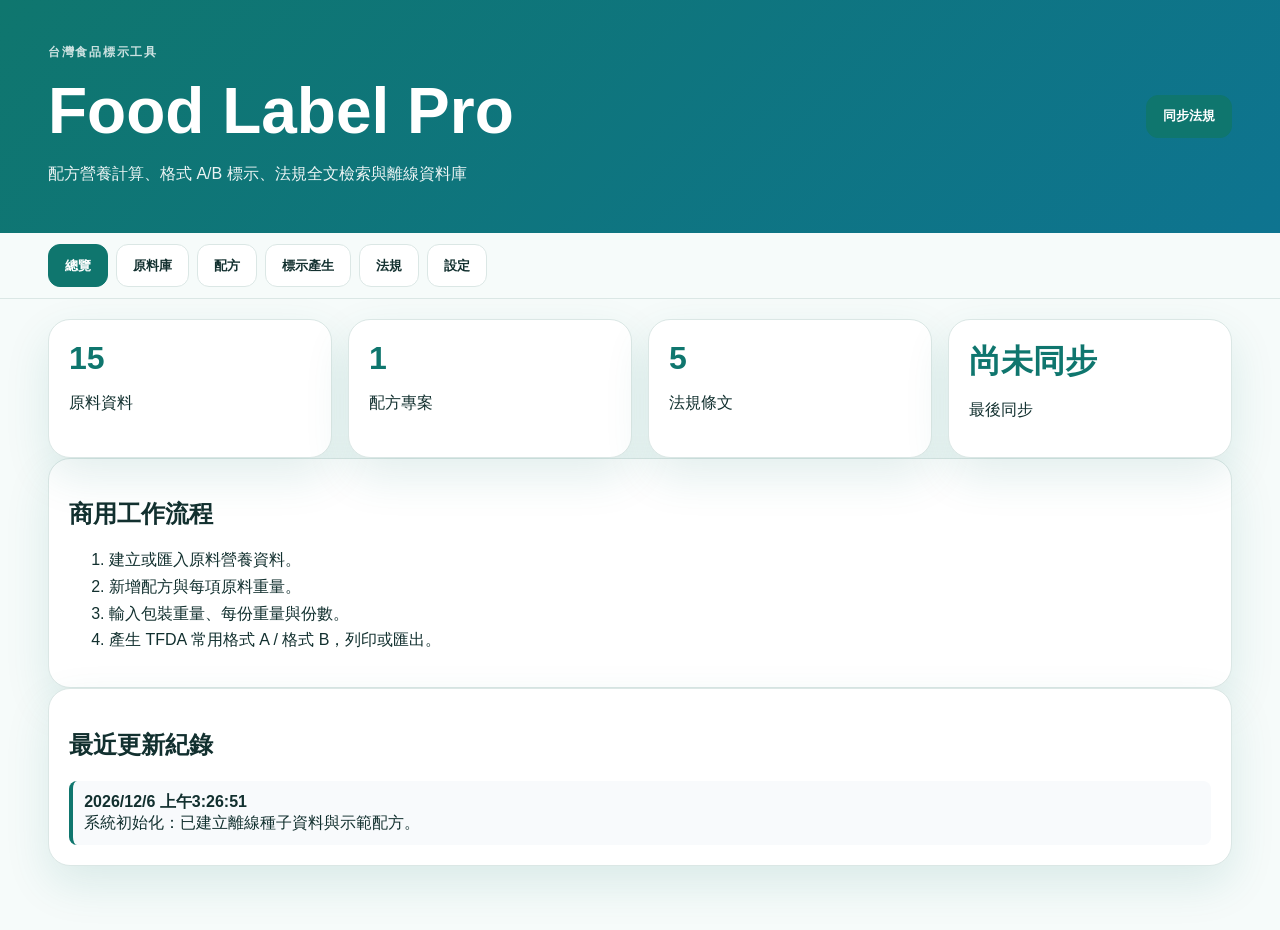
==== app/src/main/assets/web/index.html @ 58072744 "feat(app): build Food Label Pro with TFND offline nutrition lookup - Implement static Food Label Pro" ====
<!doctype html>
<html lang="zh-Hant-TW">
<head>
  <meta charset="utf-8" />
  <meta name="viewport" content="width=device-width, initial-scale=1, viewport-fit=cover" />
  <meta name="theme-color" content="#0f766e" />
  <meta name="description" content="Food Label Pro 台灣食品營養標示、配方管理與法規同步工具" />
  <title>Food Label Pro｜食品營養標示</title>
  <link rel="icon" href="favicon.svg" type="image/svg+xml" />
  <link rel="manifest" href="manifest.webmanifest" />
  <link rel="stylesheet" href="styles.css" />
</head>
<body>
  <!-- 頂部導覽列：維持行動端與桌面端一致的商用品質入口。 -->
  <header class="app-header">
    <div>
      <p class="eyebrow">台灣食品標示工具</p>
      <h1>Food Label Pro</h1>
      <p class="subtitle">配方營養計算、格式 A/B 標示、法規全文檢索與離線資料庫</p>
    </div>
    <div class="header-actions">
      <button class="secondary" id="installBtn" hidden>安裝 Web App</button>
      <button class="primary" data-action="syncRegulations">同步法規</button>
    </div>
  </header>

  <nav class="tab-bar" aria-label="主要功能切換">
    <button class="tab active" data-tab="dashboard">總覽</button>
    <button class="tab" data-tab="ingredients">原料庫</button>
    <button class="tab" data-tab="recipes">配方</button>
    <button class="tab" data-tab="label">標示產生</button>
    <button class="tab" data-tab="regulations">法規</button>
    <button class="tab" data-tab="settings">設定</button>
  </nav>

  <main>
    <section id="dashboard" class="panel active">
      <div class="grid metrics">
        <article class="card"><span id="ingredientCount">0</span><p>原料資料</p></article>
        <article class="card"><span id="recipeCount">0</span><p>配方專案</p></article>
        <article class="card"><span id="regulationCount">0</span><p>法規條文</p></article>
        <article class="card"><span id="lastSyncAt">尚未同步</span><p>最後同步</p></article>
      </div>
      <article class="card hero-card">
        <h2>商用工作流程</h2>
        <ol class="steps">
          <li>建立或匯入原料營養資料。</li>
          <li>新增配方與每項原料重量。</li>
          <li>輸入包裝重量、每份重量與份數。</li>
          <li>產生 TFDA 常用格式 A / 格式 B，列印或匯出。</li>
        </ol>
      </article>
      <article class="card">
        <h2>最近更新紀錄</h2>
        <div id="activityLog" class="log-list"></div>
      </article>
    </section>

    <section id="ingredients" class="panel">
      <div class="section-title">
        <div><p class="eyebrow">Ingredient Database</p><h2>原料資料庫</h2></div>
        <button class="primary" data-action="openIngredientDialog">新增原料</button>
      </div>
      <div class="toolbar">
        <input id="ingredientSearch" placeholder="搜尋原料名稱、來源或標籤" />
        <button data-action="exportIngredients">匯出 CSV</button>
        <label class="file-label">匯入 CSV<input type="file" id="ingredientImport" accept=".csv,text/csv" /></label>
      </div>
      <div class="table-wrap"><table><thead><tr><th>原料</th><th>熱量</th><th>蛋白質</th><th>脂肪</th><th>碳水</th><th>鈉</th><th>操作</th></tr></thead><tbody id="ingredientTable"></tbody></table></div>
    </section>

    <section id="recipes" class="panel">
      <div class="section-title">
        <div><p class="eyebrow">Recipe Manager</p><h2>配方管理</h2></div>
        <button class="primary" data-action="createRecipe">新增配方</button>
      </div>
      <div id="recipeCards" class="grid cards"></div>
    </section>

    <section id="label" class="panel">
      <div class="section-title"><div><p class="eyebrow">Nutrition Label</p><h2>營養標示產生器</h2></div></div>
      <div class="label-layout">
        <article class="card">
          <h3>選擇配方</h3>
          <select id="labelRecipeSelect"></select>
          <div id="recipeEditor" class="recipe-editor"></div>
        </article>
        <article class="label-preview" id="labelPreview"></article>
      </div>
    </section>

    <section id="regulations" class="panel">
      <div class="section-title">
        <div><p class="eyebrow">Regulation Search</p><h2>法規資料庫</h2></div>
        <button class="primary" data-action="syncRegulations">手動同步</button>
      </div>
      <div class="toolbar">
        <input id="regulationSearch" placeholder="搜尋 TFDA、Foodlabel、SGS、標題、內文或標籤" />
        <button data-action="exportRegulations">匯出 JSON</button>
      </div>
      <div id="regulationList" class="regulation-list"></div>
    </section>

    <section id="settings" class="panel">
      <div class="section-title"><div><p class="eyebrow">System</p><h2>設定 / 系統資訊</h2></div></div>
      <div class="grid cards">
        <article class="card"><h3>資料管理</h3><button data-action="backupAll">完整備份 JSON</button><label class="file-label block">還原備份<input type="file" id="restoreInput" accept="application/json,.json" /></label><button class="danger" data-action="resetDemoData">重置示範資料</button></article>
        <article class="card"><h3>列印與輸出</h3><p>Web 版可使用瀏覽器列印；Android 版可透過系統列印服務輸出至熱感標籤機。</p><button data-action="printLabel">列印目前標示</button></article>
        <article class="card"><h3>相容性</h3><ul><li>Web：Chrome / Edge / Safari / Android WebView。</li><li>Android：minSdk 21，Android 7.1.1(API 25) 可安裝。</li><li>資料：IndexedDB/localStorage 離線保存。</li></ul></article>
      </div>
    </section>
  </main>

  <dialog id="ingredientDialog">
    <form method="dialog" id="ingredientForm" class="dialog-form">
      <h2 id="ingredientDialogTitle">新增原料</h2>
      <input type="hidden" name="id" />
      <label>原料名稱<input name="name" required placeholder="例如：中筋麵粉、雞胸肉、牛奶" /></label>
      <div class="online-lookup-box">
        <div>
          <strong>TFND/TFDA 離線營養資料庫查詢</strong>
          <p>輸入原料名稱後，優先比對內建台灣政府食品營養成分資料庫（TFND 2025 UPDATE1）；若連線可用，也會輔助查詢 Open Food Facts 與 USDA，選擇最接近項目即可帶入每 100g 數值。</p>
        </div>
        <button type="button" class="secondary" data-action="lookupIngredientOnline">查詢/選擇營養資料</button>
      </div>
      <div id="onlineLookupResults" class="lookup-results"></div>
      <label>資料來源<input name="source" placeholder="TFND/TFDA 離線資料庫 / USDA / Open Food Facts / 自建" /></label>
      <div class="grid two">
        <label>熱量 kcal<input name="calories" type="number" step="0.01" required /></label>
        <label>蛋白質 g<input name="protein" type="number" step="0.01" required /></label>
        <label>脂肪 g<input name="fat" type="number" step="0.01" required /></label>
        <label>飽和脂肪 g<input name="saturatedFat" type="number" step="0.01" /></label>
        <label>反式脂肪 g<input name="transFat" type="number" step="0.01" /></label>
        <label>碳水化合物 g<input name="carbohydrate" type="number" step="0.01" required /></label>
        <label>糖 g<input name="sugar" type="number" step="0.01" /></label>
        <label>鈉 mg<input name="sodium" type="number" step="0.01" required /></label>
        <label>膳食纖維 g<input name="fiber" type="number" step="0.01" /></label>
      </div>
      <label>標籤 / 備註<textarea name="tags" rows="2"></textarea></label>
      <menu><button value="cancel">取消</button><button class="primary" value="default">儲存</button></menu>
    </form>
  </dialog>

  <dialog id="recipeDialog">
    <form method="dialog" id="recipeForm" class="dialog-form wide">
      <h2 id="recipeDialogTitle">新增配方</h2>
      <input type="hidden" name="id" />
      <div class="grid two">
        <label>配方名稱<input name="name" required /></label>
        <label>標示格式<select name="labelType"><option value="A">格式 A</option><option value="B">格式 B</option></select></label>
        <label>包裝總重 g<input name="packageWeight" type="number" step="0.1" required /></label>
        <label>每份重量 g/ml<input name="servingSize" type="number" step="0.1" required /></label>
      </div>
      <label>備註<textarea name="notes" rows="2"></textarea></label>
      <h3>配方原料</h3>
      <div id="recipeItems"></div>
      <button type="button" data-action="addRecipeItem">加入原料列</button>
      <menu><button value="cancel">取消</button><button class="primary" value="default">儲存配方</button></menu>
    </form>
  </dialog>

  <div id="toast" role="status" aria-live="polite"></div>
  <script src="app.js"></script>
</body>
</html>
---- app/src/main/assets/web/styles.css ----
:root{--primary:#0f766e;--primary-dark:#115e59;--bg:#f6fbfa;--card:#fff;--text:#12302f;--muted:#64748b;--line:#dbe7e5;--danger:#b91c1c;--shadow:0 18px 45px rgba(15,118,110,.12)}*{box-sizing:border-box}body{margin:0;font-family:-apple-system,BlinkMacSystemFont,"Noto Sans TC","Microsoft JhengHei",Segoe UI,sans-serif;background:var(--bg);color:var(--text)}button,.file-label{border:1px solid var(--line);background:#fff;border-radius:12px;padding:.72rem 1rem;font-weight:700;cursor:pointer;color:var(--text)}button:hover,.file-label:hover{transform:translateY(-1px);box-shadow:0 8px 18px rgba(15,23,42,.08)}.primary{background:var(--primary);color:white;border-color:var(--primary)}.secondary{background:#ecfeff;color:var(--primary-dark)}.danger{background:#fff1f2;color:var(--danger);border-color:#fecdd3}.app-header{display:flex;justify-content:space-between;gap:1rem;align-items:center;padding:2rem clamp(1rem,4vw,3rem);background:linear-gradient(135deg,#0f766e,#0e7490);color:white}.app-header h1{font-size:clamp(2rem,5vw,4rem);margin:.1rem 0}.subtitle{max-width:780px;opacity:.92}.eyebrow{text-transform:uppercase;letter-spacing:.14em;font-size:.78rem;font-weight:800;color:inherit;opacity:.78}.header-actions{display:flex;gap:.75rem;flex-wrap:wrap}.tab-bar{position:sticky;top:0;z-index:5;display:flex;gap:.5rem;padding:.7rem clamp(1rem,4vw,3rem);background:rgba(246,251,250,.94);backdrop-filter:blur(16px);border-bottom:1px solid var(--line);overflow:auto}.tab{white-space:nowrap}.tab.active{background:var(--primary);color:white;border-color:var(--primary)}main{padding:1.2rem clamp(1rem,4vw,3rem) 4rem}.panel{display:none}.panel.active{display:block}.grid{display:grid;gap:1rem}.metrics{grid-template-columns:repeat(4,minmax(0,1fr))}.cards{grid-template-columns:repeat(auto-fit,minmax(260px,1fr))}.two{grid-template-columns:repeat(2,minmax(0,1fr))}.card,.label-preview{background:var(--card);border:1px solid var(--line);border-radius:22px;padding:1.25rem;box-shadow:var(--shadow)}.metrics .card span{font-size:2rem;font-weight:900;color:var(--primary)}.section-title{display:flex;align-items:center;justify-content:space-between;gap:1rem;margin:1rem 0}.toolbar{display:flex;gap:.75rem;flex-wrap:wrap;margin:1rem 0}.toolbar input,select,input,textarea{width:100%;border:1px solid var(--line);border-radius:12px;padding:.78rem;background:white;font:inherit}.toolbar input{flex:1;min-width:260px}.file-label input{display:none}.block{display:block;margin-top:.75rem;text-align:center}.table-wrap{overflow:auto;background:white;border-radius:18px;border:1px solid var(--line)}table{width:100%;border-collapse:collapse;min-width:820px}th,td{padding:.85rem;border-bottom:1px solid var(--line);text-align:left;vertical-align:top}th{background:#f0fdfa;color:#134e4a}.label-layout{display:grid;grid-template-columns:minmax(280px,440px) 1fr;gap:1rem}.label-preview{background:#fff;color:#000;font-family:"Noto Sans TC","Microsoft JhengHei",sans-serif}.nutrition-label{border:4px solid #111;padding:12px;max-width:560px;margin:auto}.nutrition-label h2{text-align:center;border-bottom:8px solid #111;margin:0 0 8px;padding-bottom:8px}.nutrition-row{display:flex;justify-content:space-between;border-top:1px solid #111;padding:5px 0}.nutrition-row.bold{font-weight:900}.nutrition-row.indent{padding-left:1.2rem}.recipe-line{display:grid;grid-template-columns:1fr 130px auto;gap:.5rem;margin:.5rem 0}.regulation-list{display:grid;gap:.9rem}.regulation-item{background:white;border:1px solid var(--line);border-radius:18px;padding:1rem}.badge{display:inline-block;background:#ccfbf1;color:#115e59;border-radius:999px;padding:.2rem .55rem;font-size:.78rem;font-weight:800;margin-right:.35rem}.log-list{display:grid;gap:.5rem}.log-entry{padding:.7rem;border-left:4px solid var(--primary);background:#f8fafc;border-radius:8px}dialog{border:none;border-radius:24px;padding:0;box-shadow:0 24px 80px rgba(0,0,0,.28);max-width:720px;width:calc(100% - 2rem)}dialog::backdrop{background:rgba(15,23,42,.45)}.dialog-form{padding:1.3rem;display:grid;gap:.8rem}.dialog-form.wide{max-height:85vh;overflow:auto}menu{display:flex;justify-content:flex-end;gap:.7rem;padding:0;margin:.8rem 0 0}#toast{position:fixed;left:50%;bottom:1rem;transform:translateX(-50%);background:#0f172a;color:white;padding:.85rem 1.1rem;border-radius:999px;box-shadow:var(--shadow);opacity:0;pointer-events:none;transition:.25s}#toast.show{opacity:1}.online-lookup-box{display:flex;justify-content:space-between;align-items:center;gap:1rem;border:1px solid #99f6e4;background:#f0fdfa;border-radius:16px;padding:.9rem}.online-lookup-box p{margin:.25rem 0 0;color:var(--muted);font-size:.92rem}.lookup-results{display:grid;gap:.6rem}.lookup-result{border:1px solid var(--line);border-radius:14px;padding:.8rem;background:#fff}.lookup-result-header{display:flex;justify-content:space-between;gap:.75rem;align-items:flex-start}.lookup-result small{color:var(--muted)}.lookup-nutrients{display:grid;grid-template-columns:repeat(auto-fit,minmax(110px,1fr));gap:.4rem;margin-top:.5rem;font-size:.9rem}.lookup-nutrients span{background:#f8fafc;border-radius:10px;padding:.4rem}.lookup-empty{padding:.7rem;border-radius:12px;background:#fff7ed;color:#9a3412;border:1px solid #fed7aa}.steps li{margin:.35rem 0}@media(max-width:850px){.app-header,.section-title,.online-lookup-box{align-items:flex-start;flex-direction:column}.metrics,.two,.label-layout{grid-template-columns:1fr}.recipe-line{grid-template-columns:1fr 100px auto}}@media print{body{background:white}.app-header,.tab-bar,.toolbar,.section-title,.card:not(.print-card),button,dialog,#toast{display:none!important}main{padding:0}.panel{display:block}.panel:not(#label){display:none}.label-layout{display:block}.label-layout>.card{display:none}.label-preview{box-shadow:none;border:0}.nutrition-label{max-width:none}}
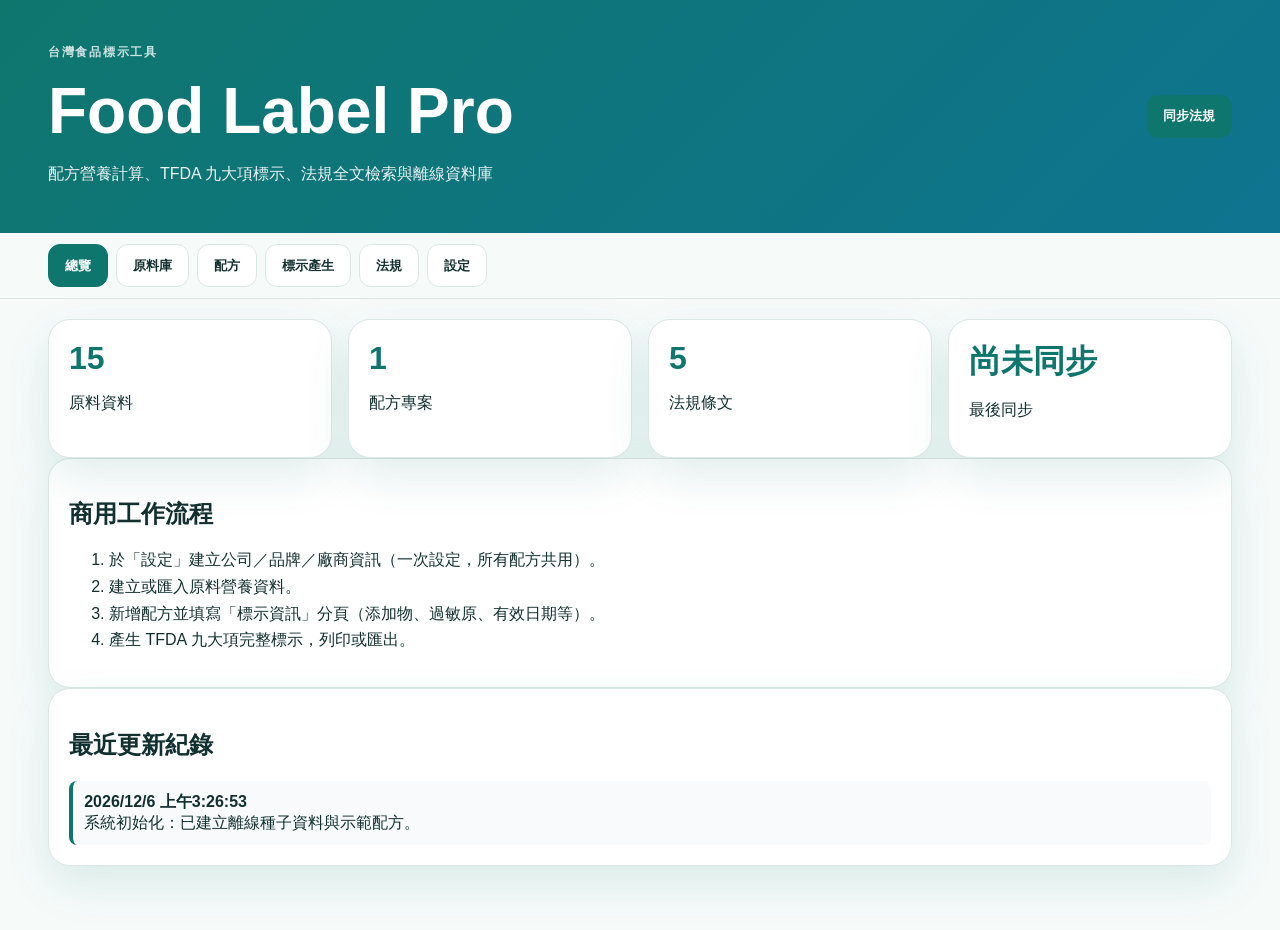
==== commit cc93e05a: "Update index.html" ====
--- a/app/src/main/assets/web/index.html
+++ b/app/src/main/assets/web/index.html
@@ -11,12 +11,11 @@
   <link rel="stylesheet" href="styles.css" />
 </head>
 <body>
-  <!-- 頂部導覽列：維持行動端與桌面端一致的商用品質入口。 -->
   <header class="app-header">
     <div>
       <p class="eyebrow">台灣食品標示工具</p>
       <h1>Food Label Pro</h1>
-      <p class="subtitle">配方營養計算、格式 A/B 標示、法規全文檢索與離線資料庫</p>
+      <p class="subtitle">配方營養計算、TFDA 九大項標示、法規全文檢索與離線資料庫</p>
     </div>
     <div class="header-actions">
       <button class="secondary" id="installBtn" hidden>安裝 Web App</button>
@@ -44,10 +43,10 @@
       <article class="card hero-card">
         <h2>商用工作流程</h2>
         <ol class="steps">
+          <li>於「設定」建立公司／品牌／廠商資訊（一次設定，所有配方共用）。</li>
           <li>建立或匯入原料營養資料。</li>
-          <li>新增配方與每項原料重量。</li>
-          <li>輸入包裝重量、每份重量與份數。</li>
-          <li>產生 TFDA 常用格式 A / 格式 B，列印或匯出。</li>
+          <li>新增配方並填寫「標示資訊」分頁（添加物、過敏原、有效日期等）。</li>
+          <li>產生 TFDA 九大項完整標示，列印或匯出。</li>
         </ol>
       </article>
       <article class="card">
@@ -78,7 +77,7 @@
     </section>
 
     <section id="label" class="panel">
-      <div class="section-title"><div><p class="eyebrow">Nutrition Label</p><h2>營養標示產生器</h2></div></div>
+      <div class="section-title"><div><p class="eyebrow">Nutrition Label</p><h2>TFDA 九大項標示產生器</h2></div></div>
       <div class="label-layout">
         <article class="card">
           <h3>選擇配方</h3>
@@ -103,14 +102,48 @@
 
     <section id="settings" class="panel">
       <div class="section-title"><div><p class="eyebrow">System</p><h2>設定 / 系統資訊</h2></div></div>
+
       <div class="grid cards">
-        <article class="card"><h3>資料管理</h3><button data-action="backupAll">完整備份 JSON</button><label class="file-label block">還原備份<input type="file" id="restoreInput" accept="application/json,.json" /></label><button class="danger" data-action="resetDemoData">重置示範資料</button></article>
-        <article class="card"><h3>列印與輸出</h3><p>Web 版可使用瀏覽器列印；Android 版可透過系統列印服務輸出至熱感標籤機。</p><button data-action="printLabel">列印目前標示</button></article>
-        <article class="card"><h3>相容性</h3><ul><li>Web：Chrome / Edge / Safari / Android WebView。</li><li>Android：minSdk 21，Android 7.1.1(API 25) 可安裝。</li><li>資料：IndexedDB/localStorage 離線保存。</li></ul></article>
+        <article class="card">
+          <h3>公司／廠商資訊</h3>
+          <p class="muted-note">可建立多筆，配方標示時自下拉選單選用。也可在配方中手動覆寫單筆。</p>
+          <div id="companyList" class="entity-list"></div>
+          <button class="primary" data-action="openCompanyDialog">新增公司／廠商</button>
+        </article>
+
+        <article class="card">
+          <h3>品牌資料</h3>
+          <p class="muted-note">品牌可關聯到公司，方便同一家公司多品牌切換。</p>
+          <div id="brandList" class="entity-list"></div>
+          <button class="primary" data-action="openBrandDialog">新增品牌</button>
+        </article>
+
+        <article class="card">
+          <h3>資料管理</h3>
+          <button data-action="backupAll">完整備份 JSON</button>
+          <label class="file-label block">還原備份<input type="file" id="restoreInput" accept="application/json,.json" /></label>
+          <button class="danger" data-action="resetDemoData">重置示範資料</button>
+        </article>
+
+        <article class="card">
+          <h3>列印與輸出</h3>
+          <p>Web 版可使用瀏覽器列印；Android 版可透過系統列印服務輸出至熱感標籤機。標示字體已套用 ≥ 2mm 規範。</p>
+          <button data-action="printLabel">列印目前標示</button>
+        </article>
+
+        <article class="card">
+          <h3>相容性</h3>
+          <ul>
+            <li>Web：Chrome / Edge / Safari / Android WebView。</li>
+            <li>Android：minSdk 21，Android 7.1.1(API 25) 可安裝。</li>
+            <li>資料：IndexedDB／localStorage 離線保存。</li>
+          </ul>
+        </article>
       </div>
     </section>
   </main>
 
+  <!-- ===================== 原料 Dialog ===================== -->
   <dialog id="ingredientDialog">
     <form method="dialog" id="ingredientForm" class="dialog-form">
       <h2 id="ingredientDialogTitle">新增原料</h2>
@@ -119,7 +152,7 @@
       <div class="online-lookup-box">
         <div>
           <strong>TFND/TFDA 離線營養資料庫查詢</strong>
-          <p>輸入原料名稱後，優先比對內建台灣政府食品營養成分資料庫（TFND 2025 UPDATE1）；若連線可用，也會輔助查詢 Open Food Facts 與 USDA，選擇最接近項目即可帶入每 100g 數值。</p>
+          <p>輸入原料名稱後，優先比對內建台灣政府食品營養成分資料庫（TFND 2025 UPDATE1）；若連線可用，也會輔助查詢 Open Food Facts 與 USDA。</p>
         </div>
         <button type="button" class="secondary" data-action="lookupIngredientOnline">查詢/選擇營養資料</button>
       </div>
@@ -137,25 +170,143 @@
         <label>膳食纖維 g<input name="fiber" type="number" step="0.01" /></label>
       </div>
       <label>標籤 / 備註<textarea name="tags" rows="2"></textarea></label>
-      <menu><button value="cancel">取消</button><button class="primary" value="default">儲存</button></menu>
+      <menu>
+        <button type="button" value="cancel" formnovalidate data-action="closeDialog" data-dialog="ingredientDialog">取消</button>
+        <button class="primary" value="default">儲存</button>
+      </menu>
     </form>
   </dialog>
 
+  <!-- ===================== 配方 Dialog（含三分頁） ===================== -->
   <dialog id="recipeDialog">
     <form method="dialog" id="recipeForm" class="dialog-form wide">
       <h2 id="recipeDialogTitle">新增配方</h2>
       <input type="hidden" name="id" />
+
+      <nav class="sub-tab-bar" aria-label="配方分頁">
+        <button type="button" class="sub-tab active" data-subtab="basic">基本資料</button>
+        <button type="button" class="sub-tab" data-subtab="items">配方原料</button>
+        <button type="button" class="sub-tab" data-subtab="label">標示資訊</button>
+      </nav>
+
+      <!-- 分頁 1：基本資料 -->
+      <section class="sub-panel active" data-subpanel="basic">
+        <div class="grid two">
+          <label>配方名稱<input name="name" required /></label>
+          <label>標示格式<select name="labelType"><option value="A">格式 A（每份 / 每100g）</option><option value="B">格式 B（每份 / 每日參考值%）</option></select></label>
+          <label>包裝總重 g<input name="packageWeight" type="number" step="0.1" required /></label>
+          <label>每份重量 g/ml<input name="servingSize" type="number" step="0.1" required /></label>
+        </div>
+        <label>備註<textarea name="notes" rows="2"></textarea></label>
+      </section>
+
+      <!-- 分頁 2：配方原料 -->
+      <section class="sub-panel" data-subpanel="items">
+        <h3>配方原料</h3>
+        <p class="muted-note">投入重量會自動換算成標示上的內容物排序（由高到低）。</p>
+        <div id="recipeItems"></div>
+        <button type="button" data-action="addRecipeItem">加入原料列</button>
+      </section>
+
+      <!-- 分頁 3：標示資訊（TFDA 九大項） -->
+      <section class="sub-panel" data-subpanel="label">
+        <h3>產品基本</h3>
+        <div class="grid two">
+          <label>產品品名（如與配方名不同）<input name="productName" placeholder="留空則使用配方名稱" /></label>
+          <label>原產地（國）<input name="originCountry" placeholder="例如：台灣、日本" /></label>
+        </div>
+
+        <h3>公司／廠商</h3>
+        <div class="grid two">
+          <label>公司
+            <select name="companyId" id="recipeCompanySelect"><option value="">— 由下方手動輸入 —</option></select>
+          </label>
+          <label>品牌
+            <select name="brandId" id="recipeBrandSelect"><option value="">— 不指定 —</option></select>
+          </label>
+        </div>
+        <details>
+          <summary>覆寫本配方廠商資訊（不影響設定預設值）</summary>
+          <div class="grid two">
+            <label>廠商名稱（覆寫）<input name="companyNameOverride" /></label>
+            <label>電話（覆寫）<input name="companyPhoneOverride" /></label>
+            <label class="span-two">地址（覆寫）<input name="companyAddressOverride" /></label>
+            <label>統一編號（覆寫）<input name="companyTaxIdOverride" /></label>
+          </div>
+        </details>
+
+        <h3>有效日期 / 保存</h3>
+        <div class="grid two">
+          <label>有效日期模式
+            <select name="expiryMode" id="recipeExpiryMode">
+              <option value="manufactureDate">製造日 + 保存月數（推薦）</option>
+              <option value="date">固定有效日期</option>
+            </select>
+          </label>
+          <label>保存條件<input name="storageCondition" placeholder="例如：常溫保存、請冷藏 7℃ 以下" /></label>
+          <label data-expiry-field="manufactureDate">製造日期<input name="manufactureDate" type="date" /></label>
+          <label data-expiry-field="manufactureDate">保存月數<input name="shelfLifeMonths" type="number" step="1" min="0" placeholder="例如：12" /></label>
+          <label data-expiry-field="date" hidden>固定有效日期<input name="expiryDate" type="date" /></label>
+        </div>
+
+        <h3>食品添加物</h3>
+        <p class="muted-note">系統會從原料名稱掃出候選（如「泡打粉」「鹽」「香料」），勾選後可選擇功能類別。亦可手動新增。</p>
+        <div id="additiveSuggestions" class="suggest-box"></div>
+        <div id="additiveList"></div>
+        <button type="button" data-action="addAdditiveRow">手動新增添加物</button>
+
+        <h3>過敏原警語（TFDA 11 類）</h3>
+        <p class="muted-note">系統會從原料偵測可能過敏原為「建議勾選」；請人工複核。</p>
+        <div id="allergenGrid" class="allergen-grid"></div>
+
+        <h3>基因改造原料</h3>
+        <p class="muted-note">含黃豆、玉米等基改可能原料須加註。</p>
+        <div id="gmoGrid" class="allergen-grid"></div>
+
+        <h3>特殊警語 / 其他標示</h3>
+        <p class="muted-note">例如：「苯酮尿症患者不宜食用」「本產品為重組肉」「開封後請冷藏」等。</p>
+        <textarea name="warnings" rows="3" placeholder="一行一則警語"></textarea>
+      </section>
+
+      <menu>
+        <button type="button" value="cancel" formnovalidate data-action="closeDialog" data-dialog="recipeDialog">取消</button>
+        <button class="primary" value="default">儲存配方</button>
+      </menu>
+    </form>
+  </dialog>
+
+  <!-- ===================== 公司／廠商 Dialog ===================== -->
+  <dialog id="companyDialog">
+    <form method="dialog" id="companyForm" class="dialog-form">
+      <h2 id="companyDialogTitle">新增公司／廠商</h2>
+      <input type="hidden" name="id" />
+      <label>公司／廠商名稱<input name="name" required placeholder="例如：○○食品股份有限公司" /></label>
       <div class="grid two">
-        <label>配方名稱<input name="name" required /></label>
-        <label>標示格式<select name="labelType"><option value="A">格式 A</option><option value="B">格式 B</option></select></label>
-        <label>包裝總重 g<input name="packageWeight" type="number" step="0.1" required /></label>
-        <label>每份重量 g/ml<input name="servingSize" type="number" step="0.1" required /></label>
-      </div>
-      <label>備註<textarea name="notes" rows="2"></textarea></label>
-      <h3>配方原料</h3>
-      <div id="recipeItems"></div>
-      <button type="button" data-action="addRecipeItem">加入原料列</button>
-      <menu><button value="cancel">取消</button><button class="primary" value="default">儲存配方</button></menu>
+        <label>電話<input name="phone" placeholder="例如：02-1234-5678" /></label>
+        <label>統一編號<input name="taxId" placeholder="8 碼統編" /></label>
+        <label class="span-two">地址<input name="address" placeholder="例如：新北市○○區○○路○號" /></label>
+        <label>原產國（預設）<input name="country" placeholder="例如：台灣" /></label>
+        <label>設為預設<select name="isDefault"><option value="false">否</option><option value="true">是</option></select></label>
+      </div>
+      <menu>
+        <button type="button" value="cancel" formnovalidate data-action="closeDialog" data-dialog="companyDialog">取消</button>
+        <button class="primary" value="default">儲存</button>
+      </menu>
+    </form>
+  </dialog>
+
+  <!-- ===================== 品牌 Dialog ===================== -->
+  <dialog id="brandDialog">
+    <form method="dialog" id="brandForm" class="dialog-form">
+      <h2 id="brandDialogTitle">新增品牌</h2>
+      <input type="hidden" name="id" />
+      <label>品牌名稱<input name="name" required placeholder="例如：○○嚴選" /></label>
+      <label>關聯公司<select name="companyId" id="brandCompanySelect"><option value="">— 不指定 —</option></select></label>
+      <label>設為預設<select name="isDefault"><option value="false">否</option><option value="true">是</option></select></label>
+      <menu>
+        <button type="button" value="cancel" formnovalidate data-action="closeDialog" data-dialog="brandDialog">取消</button>
+        <button class="primary" value="default">儲存</button>
+      </menu>
     </form>
   </dialog>
 
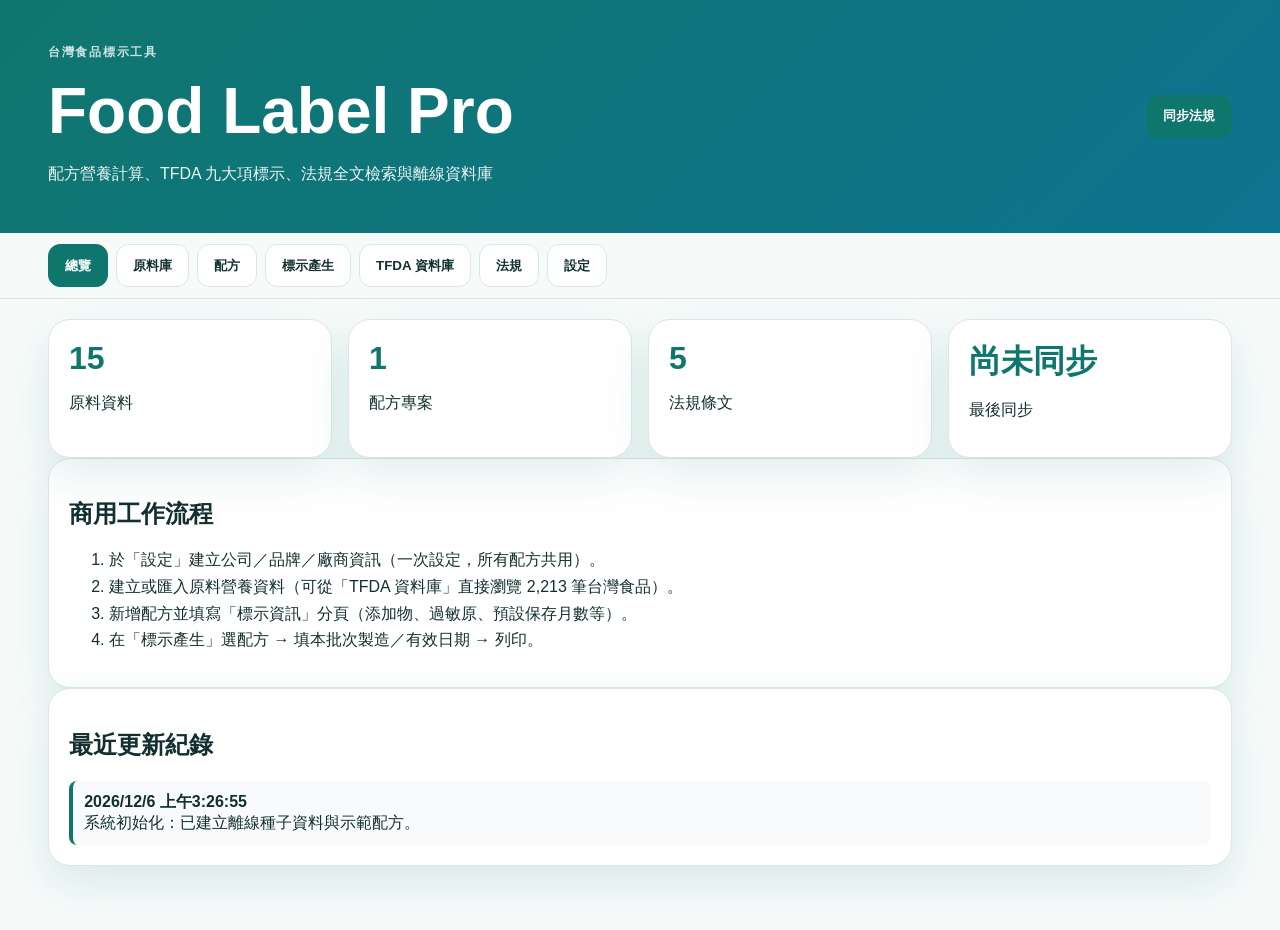
==== commit b3decbdb: "Update index.html" ====
--- a/app/src/main/assets/web/index.html
+++ b/app/src/main/assets/web/index.html
@@ -28,6 +28,7 @@
     <button class="tab" data-tab="ingredients">原料庫</button>
     <button class="tab" data-tab="recipes">配方</button>
     <button class="tab" data-tab="label">標示產生</button>
+    <button class="tab" data-tab="nutrition">TFDA 資料庫</button>
     <button class="tab" data-tab="regulations">法規</button>
     <button class="tab" data-tab="settings">設定</button>
   </nav>
@@ -44,9 +45,9 @@
         <h2>商用工作流程</h2>
         <ol class="steps">
           <li>於「設定」建立公司／品牌／廠商資訊（一次設定，所有配方共用）。</li>
-          <li>建立或匯入原料營養資料。</li>
-          <li>新增配方並填寫「標示資訊」分頁（添加物、過敏原、有效日期等）。</li>
-          <li>產生 TFDA 九大項完整標示，列印或匯出。</li>
+          <li>建立或匯入原料營養資料（可從「TFDA 資料庫」直接瀏覽 2,213 筆台灣食品）。</li>
+          <li>新增配方並填寫「標示資訊」分頁（添加物、過敏原、預設保存月數等）。</li>
+          <li>在「標示產生」選配方 → 填本批次製造／有效日期 → 列印。</li>
         </ol>
       </article>
       <article class="card">
@@ -79,12 +80,62 @@
     <section id="label" class="panel">
       <div class="section-title"><div><p class="eyebrow">Nutrition Label</p><h2>TFDA 九大項標示產生器</h2></div></div>
       <div class="label-layout">
-        <article class="card">
-          <h3>選擇配方</h3>
-          <select id="labelRecipeSelect"></select>
-          <div id="recipeEditor" class="recipe-editor"></div>
-        </article>
+        <div class="label-side no-print">
+          <article class="card">
+            <h3>選擇配方</h3>
+            <select id="labelRecipeSelect"></select>
+            <div id="recipeEditor" class="recipe-editor"></div>
+          </article>
+
+          <article class="card">
+            <h3>本批次列印資訊</h3>
+            <p class="muted-note">此區資料只作為「本次列印」用，不會寫回配方。重新整理頁面仍會保留（瀏覽器分頁關閉後清空）。</p>
+            <div class="grid two">
+              <label>有效日期模式
+                <select id="psExpiryMode">
+                  <option value="manufactureDate">製造日 + 保存月數</option>
+                  <option value="date">固定有效日期</option>
+                </select>
+              </label>
+              <label>批號（選填）<input id="psBatchNo" placeholder="例如：A20260516-01" /></label>
+              <label data-ps-field="manufactureDate">製造日期<input id="psManufactureDate" type="date" /></label>
+              <label data-ps-field="manufactureDate">保存月數<input id="psShelfLifeMonths" type="number" step="1" min="0" placeholder="留空則用配方預設" /></label>
+              <label data-ps-field="date" hidden>固定有效日期<input id="psExpiryDate" type="date" /></label>
+              <label class="span-two">保存條件覆寫（選填）<input id="psStorageOverride" placeholder="留空則用配方預設" /></label>
+            </div>
+            <menu class="ps-actions">
+              <button type="button" data-action="clearPrintSession">清除批次</button>
+              <button type="button" class="primary" data-action="applyPrintSessionAndPrint">套用並列印</button>
+            </menu>
+          </article>
+        </div>
         <article class="label-preview" id="labelPreview"></article>
+      </div>
+    </section>
+
+    <section id="nutrition" class="panel">
+      <div class="section-title">
+        <div><p class="eyebrow">TFND/TFDA Offline Database</p><h2>台灣食品營養成分資料庫</h2></div>
+        <span class="badge" id="nutritionMeta">載入中…</span>
+      </div>
+      <div class="toolbar">
+        <input id="nutritionSearch" placeholder="輸入食品名稱、分類或英文名（即時過濾）" />
+        <select id="nutritionCategoryFilter"><option value="">全部分類</option></select>
+        <select id="nutritionSort">
+          <option value="name">依名稱排序</option>
+          <option value="calories">依熱量</option>
+          <option value="protein">依蛋白質</option>
+          <option value="fat">依脂肪</option>
+          <option value="carbohydrate">依碳水</option>
+          <option value="sodium">依鈉</option>
+        </select>
+        <button data-action="reloadNutritionDb">重新載入資料庫</button>
+      </div>
+      <div class="table-wrap"><table><thead><tr><th>食品名稱</th><th>分類</th><th>熱量</th><th>蛋白質</th><th>脂肪</th><th>碳水</th><th>鈉</th><th>操作</th></tr></thead><tbody id="nutritionTable"></tbody></table></div>
+      <div class="pager">
+        <button data-action="nutritionPrevPage">← 上一頁</button>
+        <span id="nutritionPagerInfo">—</span>
+        <button data-action="nutritionNextPage">下一頁 →</button>
       </div>
     </section>
 
@@ -154,7 +205,10 @@
           <strong>TFND/TFDA 離線營養資料庫查詢</strong>
           <p>輸入原料名稱後，優先比對內建台灣政府食品營養成分資料庫（TFND 2025 UPDATE1）；若連線可用，也會輔助查詢 Open Food Facts 與 USDA。</p>
         </div>
-        <button type="button" class="secondary" data-action="lookupIngredientOnline">查詢/選擇營養資料</button>
+        <div class="lookup-btn-group">
+          <button type="button" class="secondary" data-action="lookupIngredientOnline">查詢/選擇營養資料</button>
+          <button type="button" data-action="browseNutritionFromDialog">瀏覽全部資料庫</button>
+        </div>
       </div>
       <div id="onlineLookupResults" class="lookup-results"></div>
       <label>資料來源<input name="source" placeholder="TFND/TFDA 離線資料庫 / USDA / Open Food Facts / 自建" /></label>
@@ -208,8 +262,10 @@
         <button type="button" data-action="addRecipeItem">加入原料列</button>
       </section>
 
-      <!-- 分頁 3：標示資訊（TFDA 九大項） -->
+      <!-- 分頁 3：標示資訊（TFDA 九大項，產品本質屬性） -->
       <section class="sub-panel" data-subpanel="label">
+        <p class="muted-note">本分頁為「配方本質屬性」。每批次的實際製造日期、有效日期請於「標示產生」頁的<strong>本批次列印資訊</strong>填寫。</p>
+
         <h3>產品基本</h3>
         <div class="grid two">
           <label>產品品名（如與配方名不同）<input name="productName" placeholder="留空則使用配方名稱" /></label>
@@ -235,18 +291,19 @@
           </div>
         </details>
 
-        <h3>有效日期 / 保存</h3>
+        <h3>有效日期 / 保存（預設值）</h3>
+        <p class="muted-note">這裡是配方的「預設保存月數」與「預設保存條件」，每次列印時可在標示頁覆寫。</p>
         <div class="grid two">
-          <label>有效日期模式
+          <label>有效日期模式（預設）
             <select name="expiryMode" id="recipeExpiryMode">
               <option value="manufactureDate">製造日 + 保存月數（推薦）</option>
               <option value="date">固定有效日期</option>
             </select>
           </label>
           <label>保存條件<input name="storageCondition" placeholder="例如：常溫保存、請冷藏 7℃ 以下" /></label>
-          <label data-expiry-field="manufactureDate">製造日期<input name="manufactureDate" type="date" /></label>
-          <label data-expiry-field="manufactureDate">保存月數<input name="shelfLifeMonths" type="number" step="1" min="0" placeholder="例如：12" /></label>
-          <label data-expiry-field="date" hidden>固定有效日期<input name="expiryDate" type="date" /></label>
+          <label data-expiry-field="manufactureDate">製造日期（預設，可空）<input name="manufactureDate" type="date" /></label>
+          <label data-expiry-field="manufactureDate">保存月數（預設）<input name="shelfLifeMonths" type="number" step="1" min="0" placeholder="例如：12" /></label>
+          <label data-expiry-field="date" hidden>固定有效日期（預設，可空）<input name="expiryDate" type="date" /></label>
         </div>
 
         <h3>食品添加物</h3>
--- a/app/src/main/assets/web/styles.css
+++ b/app/src/main/assets/web/styles.css
@@ -1 +1,167 @@
-:root{--primary:#0f766e;--primary-dark:#115e59;--bg:#f6fbfa;--card:#fff;--text:#12302f;--muted:#64748b;--line:#dbe7e5;--danger:#b91c1c;--shadow:0 18px 45px rgba(15,118,110,.12)}*{box-sizing:border-box}body{margin:0;font-family:-apple-system,BlinkMacSystemFont,"Noto Sans TC","Microsoft JhengHei",Segoe UI,sans-serif;background:var(--bg);color:var(--text)}button,.file-label{border:1px solid var(--line);background:#fff;border-radius:12px;padding:.72rem 1rem;font-weight:700;cursor:pointer;color:var(--text)}button:hover,.file-label:hover{transform:translateY(-1px);box-shadow:0 8px 18px rgba(15,23,42,.08)}.primary{background:var(--primary);color:white;border-color:var(--primary)}.secondary{background:#ecfeff;color:var(--primary-dark)}.danger{background:#fff1f2;color:var(--danger);border-color:#fecdd3}.app-header{display:flex;justify-content:space-between;gap:1rem;align-items:center;padding:2rem clamp(1rem,4vw,3rem);background:linear-gradient(135deg,#0f766e,#0e7490);color:white}.app-header h1{font-size:clamp(2rem,5vw,4rem);margin:.1rem 0}.subtitle{max-width:780px;opacity:.92}.eyebrow{text-transform:uppercase;letter-spacing:.14em;font-size:.78rem;font-weight:800;color:inherit;opacity:.78}.header-actions{display:flex;gap:.75rem;flex-wrap:wrap}.tab-bar{position:sticky;top:0;z-index:5;display:flex;gap:.5rem;padding:.7rem clamp(1rem,4vw,3rem);background:rgba(246,251,250,.94);backdrop-filter:blur(16px);border-bottom:1px solid var(--line);overflow:auto}.tab{white-space:nowrap}.tab.active{background:var(--primary);color:white;border-color:var(--primary)}main{padding:1.2rem clamp(1rem,4vw,3rem) 4rem}.panel{display:none}.panel.active{display:block}.grid{display:grid;gap:1rem}.metrics{grid-template-columns:repeat(4,minmax(0,1fr))}.cards{grid-template-columns:repeat(auto-fit,minmax(260px,1fr))}.two{grid-template-columns:repeat(2,minmax(0,1fr))}.card,.label-preview{background:var(--card);border:1px solid var(--line);border-radius:22px;padding:1.25rem;box-shadow:var(--shadow)}.metrics .card span{font-size:2rem;font-weight:900;color:var(--primary)}.section-title{display:flex;align-items:center;justify-content:space-between;gap:1rem;margin:1rem 0}.toolbar{display:flex;gap:.75rem;flex-wrap:wrap;margin:1rem 0}.toolbar input,select,input,textarea{width:100%;border:1px solid var(--line);border-radius:12px;padding:.78rem;background:white;font:inherit}.toolbar input{flex:1;min-width:260px}.file-label input{display:none}.block{display:block;margin-top:.75rem;text-align:center}.table-wrap{overflow:auto;background:white;border-radius:18px;border:1px solid var(--line)}table{width:100%;border-collapse:collapse;min-width:820px}th,td{padding:.85rem;border-bottom:1px solid var(--line);text-align:left;vertical-align:top}th{background:#f0fdfa;color:#134e4a}.label-layout{display:grid;grid-template-columns:minmax(280px,440px) 1fr;gap:1rem}.label-preview{background:#fff;color:#000;font-family:"Noto Sans TC","Microsoft JhengHei",sans-serif}.nutrition-label{border:4px solid #111;padding:12px;max-width:560px;margin:auto}.nutrition-label h2{text-align:center;border-bottom:8px solid #111;margin:0 0 8px;padding-bottom:8px}.nutrition-row{display:flex;justify-content:space-between;border-top:1px solid #111;padding:5px 0}.nutrition-row.bold{font-weight:900}.nutrition-row.indent{padding-left:1.2rem}.recipe-line{display:grid;grid-template-columns:1fr 130px auto;gap:.5rem;margin:.5rem 0}.regulation-list{display:grid;gap:.9rem}.regulation-item{background:white;border:1px solid var(--line);border-radius:18px;padding:1rem}.badge{display:inline-block;background:#ccfbf1;color:#115e59;border-radius:999px;padding:.2rem .55rem;font-size:.78rem;font-weight:800;margin-right:.35rem}.log-list{display:grid;gap:.5rem}.log-entry{padding:.7rem;border-left:4px solid var(--primary);background:#f8fafc;border-radius:8px}dialog{border:none;border-radius:24px;padding:0;box-shadow:0 24px 80px rgba(0,0,0,.28);max-width:720px;width:calc(100% - 2rem)}dialog::backdrop{background:rgba(15,23,42,.45)}.dialog-form{padding:1.3rem;display:grid;gap:.8rem}.dialog-form.wide{max-height:85vh;overflow:auto}menu{display:flex;justify-content:flex-end;gap:.7rem;padding:0;margin:.8rem 0 0}#toast{position:fixed;left:50%;bottom:1rem;transform:translateX(-50%);background:#0f172a;color:white;padding:.85rem 1.1rem;border-radius:999px;box-shadow:var(--shadow);opacity:0;pointer-events:none;transition:.25s}#toast.show{opacity:1}.online-lookup-box{display:flex;justify-content:space-between;align-items:center;gap:1rem;border:1px solid #99f6e4;background:#f0fdfa;border-radius:16px;padding:.9rem}.online-lookup-box p{margin:.25rem 0 0;color:var(--muted);font-size:.92rem}.lookup-results{display:grid;gap:.6rem}.lookup-result{border:1px solid var(--line);border-radius:14px;padding:.8rem;background:#fff}.lookup-result-header{display:flex;justify-content:space-between;gap:.75rem;align-items:flex-start}.lookup-result small{color:var(--muted)}.lookup-nutrients{display:grid;grid-template-columns:repeat(auto-fit,minmax(110px,1fr));gap:.4rem;margin-top:.5rem;font-size:.9rem}.lookup-nutrients span{background:#f8fafc;border-radius:10px;padding:.4rem}.lookup-empty{padding:.7rem;border-radius:12px;background:#fff7ed;color:#9a3412;border:1px solid #fed7aa}.steps li{margin:.35rem 0}@media(max-width:850px){.app-header,.section-title,.online-lookup-box{align-items:flex-start;flex-direction:column}.metrics,.two,.label-layout{grid-template-columns:1fr}.recipe-line{grid-template-columns:1fr 100px auto}}@media print{body{background:white}.app-header,.tab-bar,.toolbar,.section-title,.card:not(.print-card),button,dialog,#toast{display:none!important}main{padding:0}.panel{display:block}.panel:not(#label){display:none}.label-layout{display:block}.label-layout>.card{display:none}.label-preview{box-shadow:none;border:0}.nutrition-label{max-width:none}}
+:root{
+  --primary:#0f766e;
+  --primary-dark:#115e59;
+  --bg:#f6fbfa;
+  --card:#fff;
+  --text:#12302f;
+  --muted:#64748b;
+  --line:#dbe7e5;
+  --danger:#b91c1c;
+  --shadow:0 18px 45px rgba(15,118,110,.12);
+}
+*{box-sizing:border-box}
+body{margin:0;font-family:-apple-system,BlinkMacSystemFont,"Noto Sans TC","Microsoft JhengHei",Segoe UI,sans-serif;background:var(--bg);color:var(--text)}
+button,.file-label{border:1px solid var(--line);background:#fff;border-radius:12px;padding:.72rem 1rem;font-weight:700;cursor:pointer;color:var(--text)}
+button:hover,.file-label:hover{transform:translateY(-1px);box-shadow:0 8px 18px rgba(15,23,42,.08)}
+.primary{background:var(--primary);color:white;border-color:var(--primary)}
+.secondary{background:#ecfeff;color:var(--primary-dark)}
+.danger{background:#fff1f2;color:var(--danger);border-color:#fecdd3}
+
+.app-header{display:flex;justify-content:space-between;gap:1rem;align-items:center;padding:2rem clamp(1rem,4vw,3rem);background:linear-gradient(135deg,#0f766e,#0e7490);color:white}
+.app-header h1{font-size:clamp(2rem,5vw,4rem);margin:.1rem 0}
+.subtitle{max-width:780px;opacity:.92}
+.eyebrow{text-transform:uppercase;letter-spacing:.14em;font-size:.78rem;font-weight:800;color:inherit;opacity:.78}
+.header-actions{display:flex;gap:.75rem;flex-wrap:wrap}
+
+.tab-bar{position:sticky;top:0;z-index:5;display:flex;gap:.5rem;padding:.7rem clamp(1rem,4vw,3rem);background:rgba(246,251,250,.94);backdrop-filter:blur(16px);border-bottom:1px solid var(--line);overflow:auto}
+.tab{white-space:nowrap}
+.tab.active{background:var(--primary);color:white;border-color:var(--primary)}
+
+main{padding:1.2rem clamp(1rem,4vw,3rem) 4rem}
+.panel{display:none}
+.panel.active{display:block}
+
+.grid{display:grid;gap:1rem}
+.metrics{grid-template-columns:repeat(4,minmax(0,1fr))}
+.cards{grid-template-columns:repeat(auto-fit,minmax(260px,1fr))}
+.two{grid-template-columns:repeat(2,minmax(0,1fr))}
+.span-two{grid-column:span 2}
+
+.card,.label-preview{background:var(--card);border:1px solid var(--line);border-radius:22px;padding:1.25rem;box-shadow:var(--shadow)}
+.metrics .card span{font-size:2rem;font-weight:900;color:var(--primary)}
+.section-title{display:flex;align-items:center;justify-content:space-between;gap:1rem;margin:1rem 0}
+
+.toolbar{display:flex;gap:.75rem;flex-wrap:wrap;margin:1rem 0}
+.toolbar input,select,input,textarea{width:100%;border:1px solid var(--line);border-radius:12px;padding:.78rem;background:white;font:inherit}
+.toolbar input{flex:1;min-width:260px}
+.file-label input{display:none}
+.block{display:block;margin-top:.75rem;text-align:center}
+.muted-note{color:var(--muted);font-size:.9rem;margin:.25rem 0 .8rem}
+
+.table-wrap{overflow:auto;background:white;border-radius:18px;border:1px solid var(--line)}
+table{width:100%;border-collapse:collapse;min-width:820px}
+th,td{padding:.85rem;border-bottom:1px solid var(--line);text-align:left;vertical-align:top}
+th{background:#f0fdfa;color:#134e4a}
+
+.label-layout{display:grid;grid-template-columns:minmax(280px,440px) 1fr;gap:1rem}
+.label-preview{background:#fff;color:#000;font-family:"Noto Sans TC","Microsoft JhengHei",sans-serif}
+
+/* ========== 標示版面（TFDA 九大項） ========== */
+.food-label{border:3px solid #111;padding:14px;max-width:620px;margin:auto;color:#000}
+.food-label h2.label-title{text-align:center;border-bottom:6px solid #111;margin:0 0 10px;padding-bottom:8px;font-size:1.4rem}
+.label-section{border-top:1px solid #111;padding:6px 0}
+.label-section:first-of-type{border-top:none}
+.label-section h4{margin:0 0 4px;font-size:1rem;font-weight:900}
+.label-field{display:flex;justify-content:space-between;gap:.6rem;padding:2px 0;font-size:.95rem}
+.label-field strong{font-weight:900}
+.label-ingredients{font-size:.95rem;line-height:1.5;word-break:break-all}
+.label-additives{font-size:.92rem;color:#111;line-height:1.5}
+.label-allergen{font-weight:900;padding:4px 0}
+.label-warning{font-size:.9rem;line-height:1.5;padding:2px 0}
+
+/* 營養標示（沿用既有風格） */
+.nutrition-block{border-top:3px solid #111;margin-top:6px;padding-top:6px}
+.nutrition-row{display:flex;justify-content:space-between;border-top:1px solid #111;padding:5px 0;font-size:.95rem}
+.nutrition-row.bold{font-weight:900}
+.nutrition-row.indent{padding-left:1.2rem}
+.nutrition-row.head{background:#f1f5f9}
+
+/* ========== 配方／編輯區 ========== */
+.recipe-line{display:grid;grid-template-columns:1fr 130px auto;gap:.5rem;margin:.5rem 0}
+.regulation-list{display:grid;gap:.9rem}
+.regulation-item{background:white;border:1px solid var(--line);border-radius:18px;padding:1rem}
+.badge{display:inline-block;background:#ccfbf1;color:#115e59;border-radius:999px;padding:.2rem .55rem;font-size:.78rem;font-weight:800;margin-right:.35rem}
+.log-list{display:grid;gap:.5rem}
+.log-entry{padding:.7rem;border-left:4px solid var(--primary);background:#f8fafc;border-radius:8px}
+
+/* ========== Dialog 與分頁 ========== */
+dialog{border:none;border-radius:24px;padding:0;box-shadow:0 24px 80px rgba(0,0,0,.28);max-width:780px;width:calc(100% - 2rem)}
+dialog::backdrop{background:rgba(15,23,42,.45)}
+.dialog-form{padding:1.3rem;display:grid;gap:.8rem}
+.dialog-form.wide{max-height:88vh;overflow:auto}
+menu{display:flex;justify-content:flex-end;gap:.7rem;padding:0;margin:.8rem 0 0}
+
+.sub-tab-bar{display:flex;gap:.4rem;border-bottom:2px solid var(--line);margin:.4rem 0 .6rem;flex-wrap:wrap}
+.sub-tab{background:transparent;border:none;padding:.6rem .9rem;font-weight:700;color:var(--muted);border-bottom:3px solid transparent;border-radius:0;cursor:pointer}
+.sub-tab:hover{background:#f0fdfa;color:var(--primary-dark)}
+.sub-tab.active{color:var(--primary);border-bottom-color:var(--primary)}
+.sub-panel{display:none}
+.sub-panel.active{display:block}
+.sub-panel h3{margin:1rem 0 .4rem;font-size:1.05rem;color:var(--primary-dark);border-left:4px solid var(--primary);padding-left:.5rem}
+.sub-panel h3:first-child{margin-top:.2rem}
+.sub-panel details{border:1px solid var(--line);border-radius:12px;padding:.5rem .8rem;background:#f8fafc}
+.sub-panel details summary{cursor:pointer;font-weight:700;color:var(--primary-dark)}
+
+/* ========== 過敏原 / 基改 勾選 grid ========== */
+.allergen-grid{display:grid;grid-template-columns:repeat(auto-fill,minmax(180px,1fr));gap:.5rem}
+.allergen-item{border:1px solid var(--line);border-radius:12px;padding:.55rem .75rem;display:flex;flex-direction:column;gap:.3rem;background:#fff}
+.allergen-item.suggested{border-color:#f59e0b;background:#fffbeb}
+.allergen-item label.row{display:flex;align-items:center;gap:.4rem;font-weight:700;cursor:pointer;margin:0}
+.allergen-item select{padding:.3rem .4rem;font-size:.85rem}
+.allergen-item small{color:#b45309;font-size:.78rem}
+
+/* ========== 添加物清單 ========== */
+.suggest-box{border:1px dashed #f59e0b;background:#fffbeb;border-radius:12px;padding:.6rem;margin-bottom:.5rem}
+.suggest-box:empty{display:none}
+.additive-row{display:grid;grid-template-columns:1fr 1fr auto;gap:.5rem;margin:.4rem 0;align-items:center}
+.additive-row input,.additive-row select{padding:.55rem}
+
+/* ========== 公司／品牌清單 ========== */
+.entity-list{display:grid;gap:.5rem;margin-bottom:.7rem}
+.entity-item{border:1px solid var(--line);border-radius:14px;padding:.7rem .9rem;background:#f8fafc;display:flex;justify-content:space-between;align-items:center;gap:.6rem;flex-wrap:wrap}
+.entity-item .meta{flex:1;min-width:200px}
+.entity-item .meta strong{color:var(--primary-dark)}
+.entity-item .meta small{color:var(--muted);display:block;margin-top:.15rem}
+.entity-item .actions{display:flex;gap:.4rem}
+.entity-item .default-badge{background:var(--primary);color:white;border-radius:999px;padding:.15rem .55rem;font-size:.72rem;margin-left:.4rem}
+.entity-list:empty::before{content:"尚未建立資料，請按下方按鈕新增。";color:var(--muted);font-size:.9rem}
+
+/* ========== Toast / 線上查詢 ========== */
+#toast{position:fixed;left:50%;bottom:1rem;transform:translateX(-50%);background:#0f172a;color:white;padding:.85rem 1.1rem;border-radius:999px;box-shadow:var(--shadow);opacity:0;pointer-events:none;transition:.25s}
+#toast.show{opacity:1}
+.online-lookup-box{display:flex;justify-content:space-between;align-items:center;gap:1rem;border:1px solid #99f6e4;background:#f0fdfa;border-radius:16px;padding:.9rem}
+.online-lookup-box p{margin:.25rem 0 0;color:var(--muted);font-size:.92rem}
+.lookup-results{display:grid;gap:.6rem}
+.lookup-result{border:1px solid var(--line);border-radius:14px;padding:.8rem;background:#fff}
+.lookup-result-header{display:flex;justify-content:space-between;gap:.75rem;align-items:flex-start}
+.lookup-result small{color:var(--muted)}
+.lookup-nutrients{display:grid;grid-template-columns:repeat(auto-fit,minmax(110px,1fr));gap:.4rem;margin-top:.5rem;font-size:.9rem}
+.lookup-nutrients span{background:#f8fafc;border-radius:10px;padding:.4rem}
+.lookup-empty{padding:.7rem;border-radius:12px;background:#fff7ed;color:#9a3412;border:1px solid #fed7aa}
+.steps li{margin:.35rem 0}
+
+@media(max-width:850px){
+  .app-header,.section-title,.online-lookup-box{align-items:flex-start;flex-direction:column}
+  .metrics,.two,.label-layout{grid-template-columns:1fr}
+  .recipe-line{grid-template-columns:1fr 100px auto}
+  .span-two{grid-column:auto}
+}
+
+/* ========== 列印樣式（TFDA 要求字體 ≥ 2mm） ========== */
+@media print{
+  body{background:white}
+  .app-header,.tab-bar,.toolbar,.section-title,.card:not(.print-card),button,dialog,#toast{display:none!important}
+  main{padding:0}
+  .panel{display:block}
+  .panel:not(#label){display:none}
+  .label-layout{display:block}
+  .label-layout>.card{display:none}
+  .label-preview{box-shadow:none;border:0;padding:0}
+  .food-label{max-width:none;border-width:2px}
+  /* 字體強制 ≥ 2mm（約 7.55pt），TFDA 法規最低門檻 */
+  .food-label,.food-label *{font-size:max(2mm,8pt);line-height:1.45}
+  .food-label h2.label-title{font-size:max(3mm,12pt)}
+  .food-label h4{font-size:max(2.2mm,9pt)}
+  .label-allergen{font-size:max(2.5mm,10pt)}
+  .nutrition-row,.label-field{padding:3px 0}
+}
